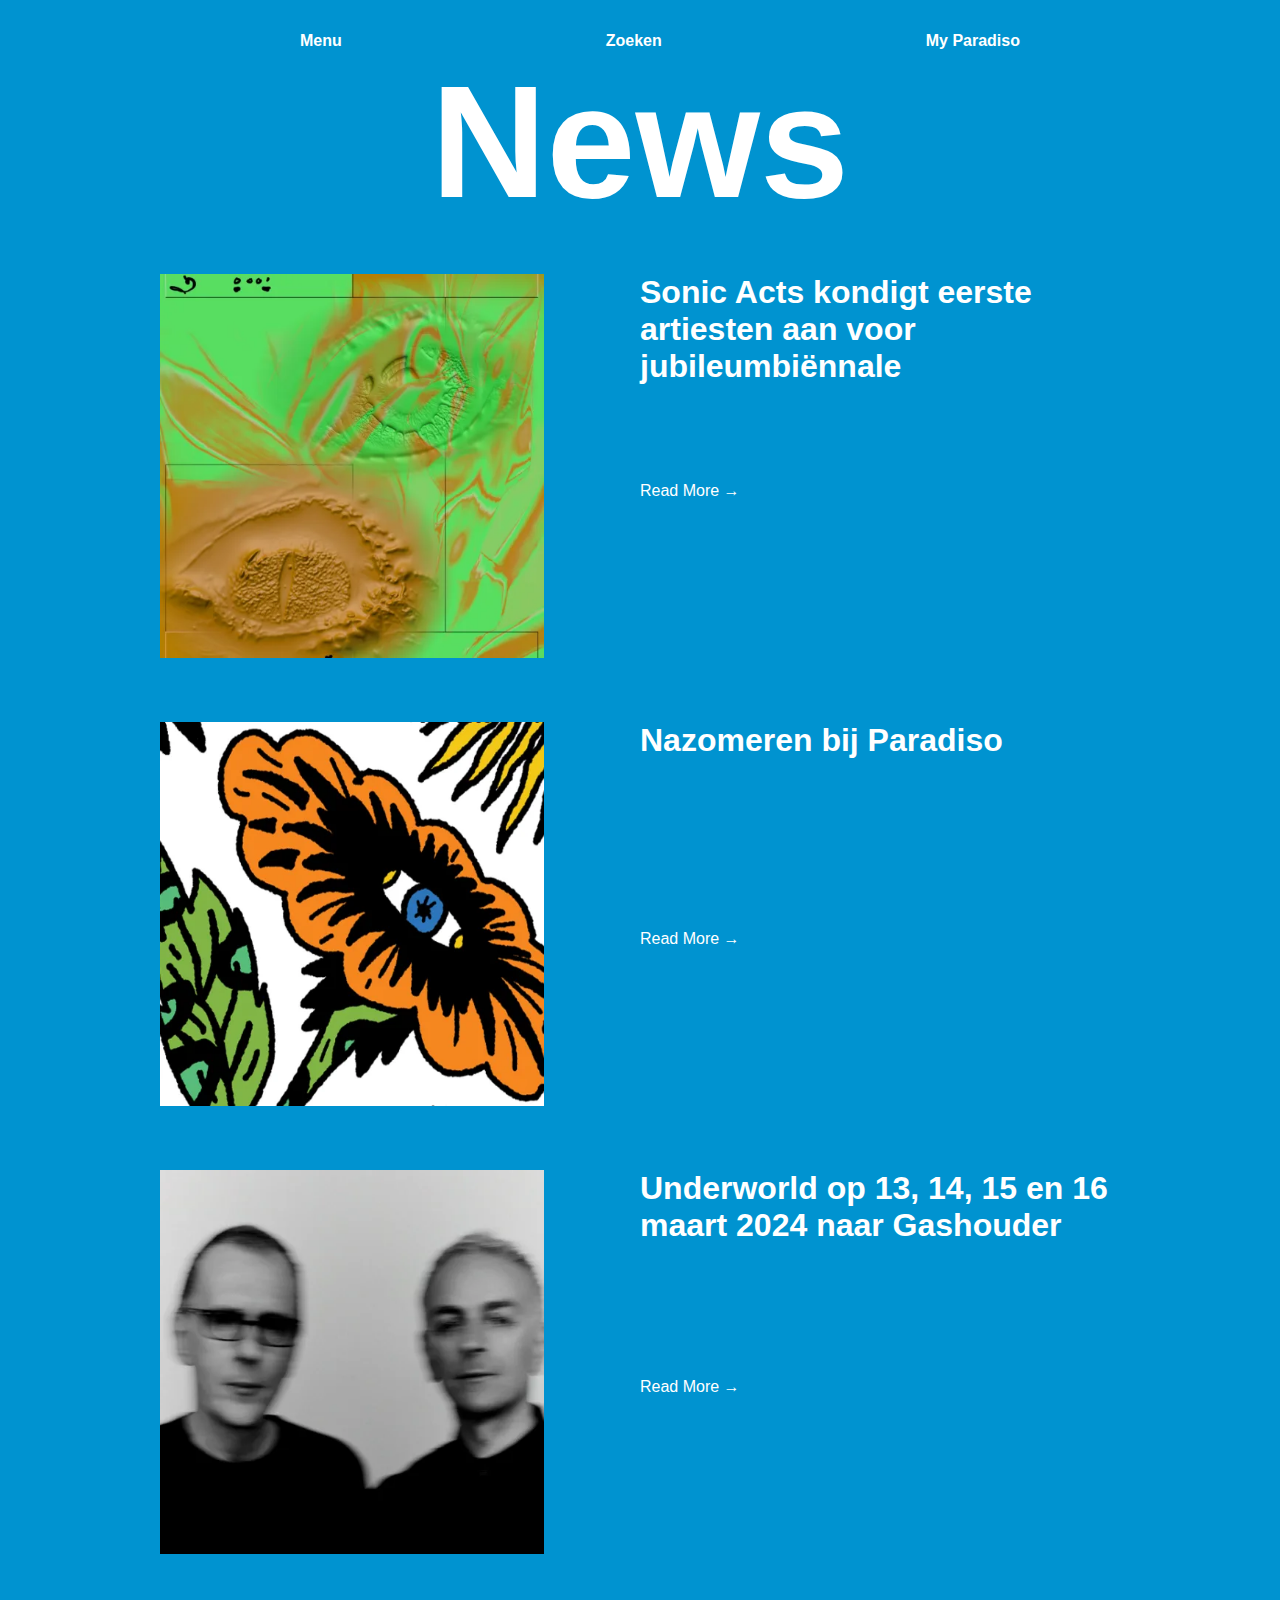
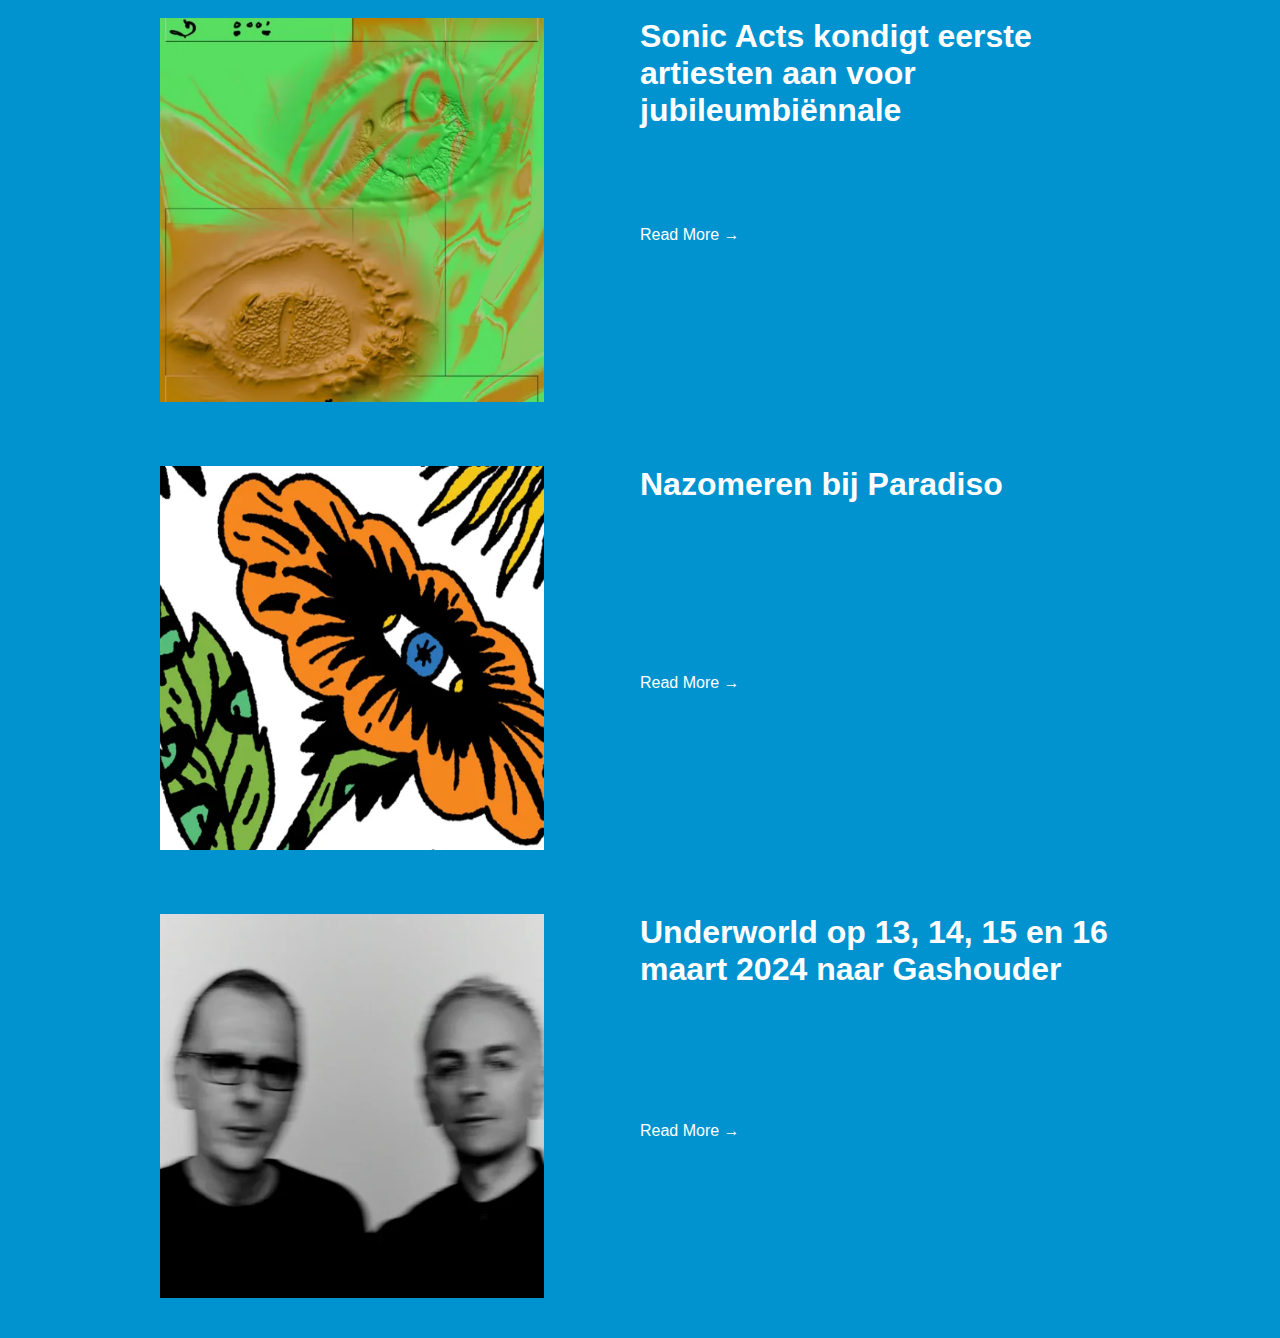
==== news.html @ ca976063 "Add files via upload" ====
<!DOCTYPE html>
<html lang="nl">

<head>
    <meta charset="UTF-8">
    <meta name="author" content="jouw naam">
    <meta name="viewport" content="width=device-width, initial-scale=1">

    <title>Paradiso News</title>

    <link href="styles/style.css" rel="stylesheet">
    <link rel="icon" type="image/svg+xml" href="images/favicon.svg">
</head>

<body>
    <nav>
        <ul>
            <li>Menu</li>
            <li>Zoeken</li>
            <li>My Paradiso</li>
        </ul>
    </nav>
    <section>
        <h1>News</h1>
    </section>
    <article>
        <img src="images/artikel1.png" alt="Sonic Arts foto">
        <h3>Sonic Acts kondigt eerste artiesten aan voor jubileumbiënnale</h3>
        <p>Read More →</p>
    </article>
    <article>
        <img src="images/artikel 2.png" alt="Foto van een bloem">
        <h3>Nazomeren bij Paradiso</h3>
        <p>Read More →</p>
    </article>
    <article>
        <img src="images/artikel3.png" alt="Foto van Underworld">
        <h3>Underworld op 13, 14, 15 en 16 maart 2024 naar Gashouder</h3>
        <p>Read More →</p>
    </article>
    <article>
        <img src="images/artikel1.png" alt="Sonic Arts foto">
        <h3>Sonic Acts kondigt eerste artiesten aan voor jubileumbiënnale</h3>
        <p>Read More →</p>
    </article>
    <article>
        <img src="images/artikel 2.png" alt="Foto van een bloem">
        <h3>Nazomeren bij Paradiso</h3>
        <p>Read More →</p>
    </article>
    <article>
        <img src="images/artikel3.png" alt="Foto van Underworld">
        <h3>Underworld op 13, 14, 15 en 16 maart 2024 naar Gashouder</h3>
        <p>Read More →</p>
    </article>

    <script defer src="scripts/script.js"></script>
</body>

</html>
---- styles/style.css ----
/**************/
/* CSS REMEDY */
/**************/
*, *::after, *::before {
  box-sizing:border-box;  
}






/*********************/
/* CUSTOM PROPERTIES */
/*********************/
:root {
	/* startje */
	--color-text:white;
	--color-background:#0093D0;
	--button-color: #0484ba;
	--button-hover: #0b6b95;
	--concert-info: #99d4ec;
}





/****************/
/* JOUW STYLING */
/****************/

body {
	background-color: var(--color-background);
	color: var(--color-text);
	font-family: Arial, Helvetica, sans-serif;
	font-weight: 400;
	width: 64em;
	margin-left: auto;
	margin-right: auto;
}

ul {
	list-style: none;
}

nav ul {
	display: flex;
	justify-content: space-around;
	padding-bottom: 3em;
	padding-top: 1em;
}

nav ul li {
	font-weight: 600;
}

section:nth-of-type(1) {
	padding-top: 3em;
	margin-left: auto;
	margin-right: auto;
	justify-items: center;

	

	/* grid-template-columns:2fr 1fr 1fr;
	grid-template-rows: 1fr 1fr; */
}

section:nth-of-type(1) h1 {
	font-size: 10em ;
	position: absolute;
	overflow: none;
	margin-top: 0;
	z-index: 2;
	top: -0.4em;

}

section:nth-of-type(1) a {
	position: relative;
	color: var(--color-text);
	font-family: Arial, Helvetica, sans-serif;
	font-weight: 400;
	display: grid;
	/* grid-template-columns:repeat(auto-fit, minmax(min(100%, 16em), 1fr)); */
	
}

section:nth-of-type(1) a h4 {
	margin: 0;
	position: absolute;
	left: 1em;
	top: 80%;
	font-size: 3em;

}

section:nth-of-type(1) a p {
	margin: 0;
	position: absolute;
	left: 1.5em;
	top: 87%;
	font-size: 2em;
	font-weight: 100;

}


section:nth-of-type(1) {
	display: grid;
	position: relative;
}



section:nth-of-type(1) ul {
	font-size: 1.6em ;
	position: absolute;
	bottom: 0em;

}


section:nth-of-type(2) {
	display: grid;
	grid-template-columns: 1fr 1fr;
	
}



section:nth-of-type(2) h3 {
	grid-column-start:1;
	grid-column-end:-1;
	
}

section:nth-of-type(2) ul li h3 {
	margin: 0;
	position: absolute;
	left: 1em;
	top: 80%;
	font-size: 2em;

}

section:nth-of-type(2) ul li p {
	margin: 0;
	position: absolute;
	left: 2em;
	top: 87%;
	font-size: 1em;
	font-weight: 100;

}

section:nth-of-type(2) ul li p:nth-of-type(2) {
	margin: 0;
	position: absolute;
	left: 2em;
	top: 90%;
	font-size: 1em;
	font-weight: 100;

}

section:nth-of-type(2) ul li {
	position: relative;
	
}


section:nth-of-type(2) li h3 {
	position: absolute;
	bottom:1em; 
	overflow: none;

}

button {
	background-color: var(--button-color);
	color: var(--color-text);
	font-family: Arial, Helvetica, sans-serif;
	font-weight: 600;
	font-size: 1em 	;
	border: none;
	text-align: center;
	text-decoration: none;
	padding: 1em;
}

button:hover {
	background-color: var(--button-hover);
	transition: 0.5s;
}

button:active {
	background-color: var(--button-hover);
}

section:nth-of-type(4) h3 {
	font-size: 2em;
	font-weight: 700;
	margin: 0;
}

section:nth-of-type(4) li {
	padding-bottom: 1em; 
	display: grid;
}

section:nth-of-type(4) h5 {
	font-size: 1em;
	font-weight: 700;
	margin: 0;
	
}

section:nth-of-type(4) p {
	font-size: 1em;
	margin: 0;
	color: var(--concert-info);
}

section:nth-of-type(4) p:nth-last-of-type(2) {
	font-size: 1em;
	margin: 0;
	color: var(--concert-info);
}


article {
	display: grid;
	grid-template-columns: 1fr 1fr;
	grid-template-rows: 12em 12em ;
	padding: 2em;
    align-items: stretch;
}

article img {
	width: 24em;
	grid-row:1/-1;
}

article h3 {
	font-size: 2em;
	margin: 0;
}

article p {
	text-align: left;
}

article:nth-of-type(1) {
	margin-top: 5em;
}
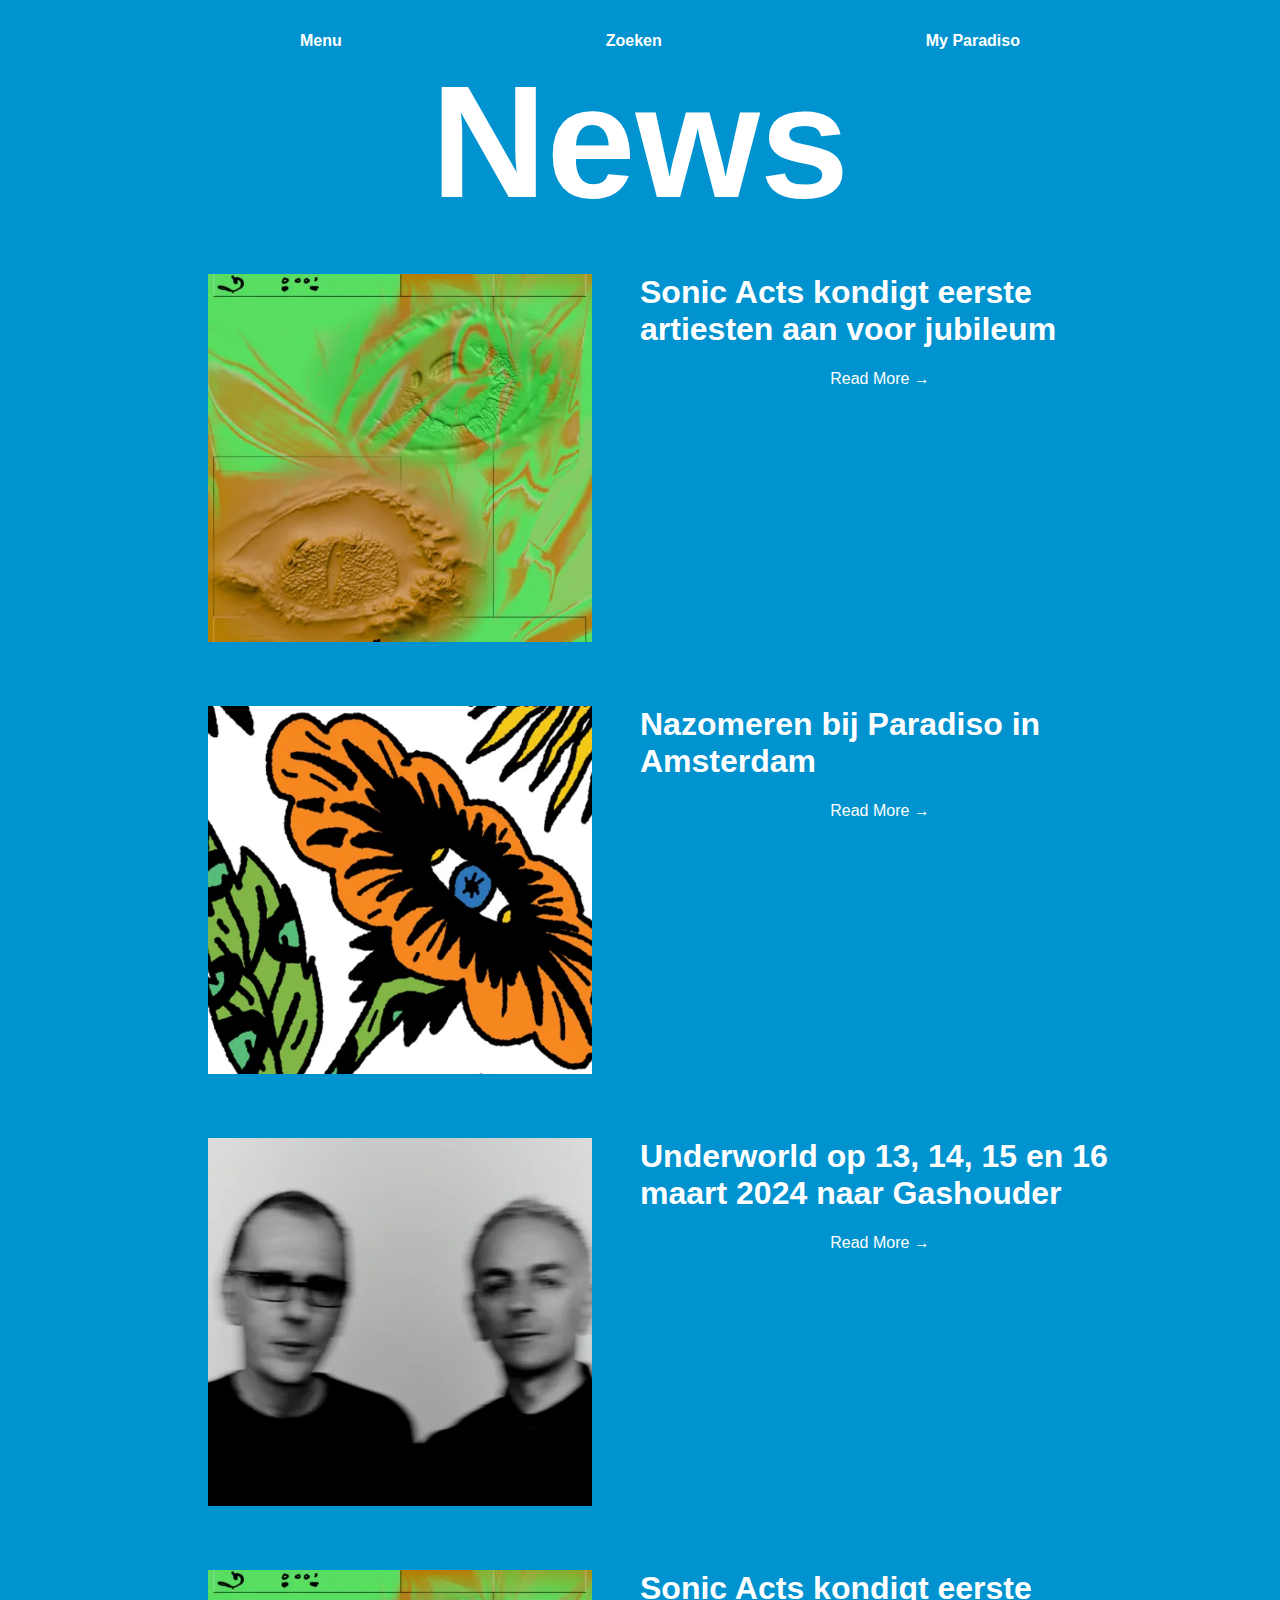
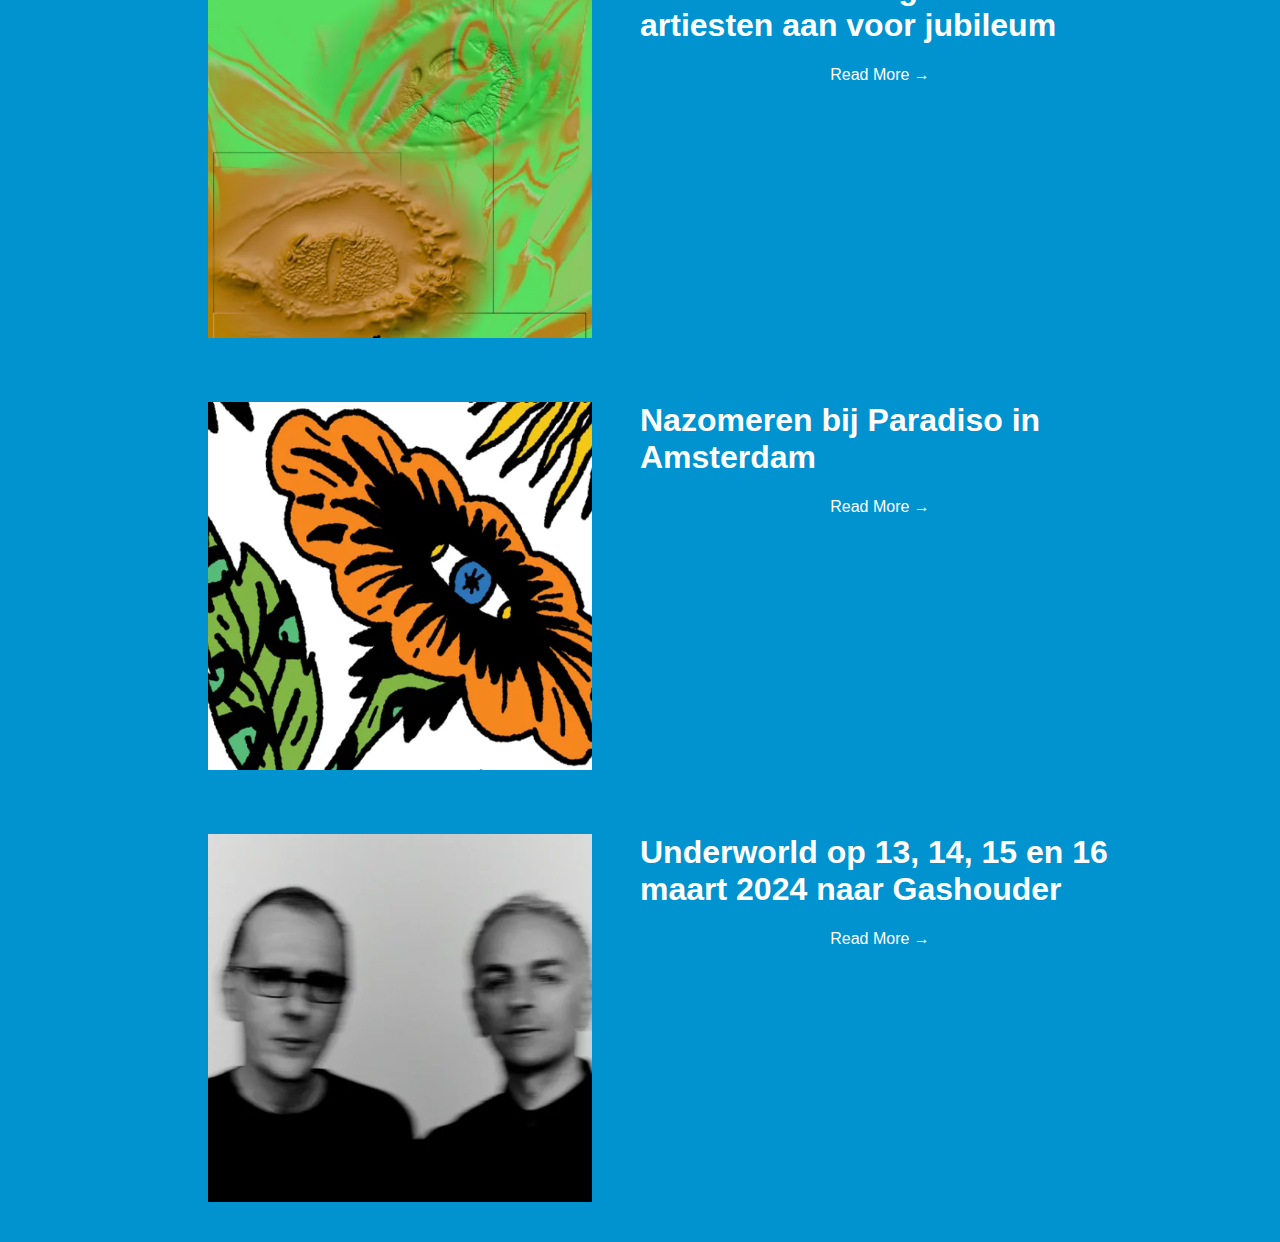
==== commit a4653f12: "Add files via upload" ====
--- a/news.html
+++ b/news.html
@@ -25,12 +25,12 @@
     </section>
     <article>
         <img src="images/artikel1.png" alt="Sonic Arts foto">
-        <h3>Sonic Acts kondigt eerste artiesten aan voor jubileumbiënnale</h3>
+        <h3>Sonic Acts kondigt eerste artiesten aan voor jubileum</h3>
         <p>Read More →</p>
     </article>
     <article>
         <img src="images/artikel 2.png" alt="Foto van een bloem">
-        <h3>Nazomeren bij Paradiso</h3>
+        <h3>Nazomeren bij Paradiso in Amsterdam</h3>
         <p>Read More →</p>
     </article>
     <article>
@@ -40,12 +40,12 @@
     </article>
     <article>
         <img src="images/artikel1.png" alt="Sonic Arts foto">
-        <h3>Sonic Acts kondigt eerste artiesten aan voor jubileumbiënnale</h3>
+        <h3>Sonic Acts kondigt eerste artiesten aan voor jubileum</h3>
         <p>Read More →</p>
     </article>
     <article>
         <img src="images/artikel 2.png" alt="Foto van een bloem">
-        <h3>Nazomeren bij Paradiso</h3>
+        <h3>Nazomeren bij Paradiso in Amsterdam</h3>
         <p>Read More →</p>
     </article>
     <article>
--- a/styles/style.css
+++ b/styles/style.css
@@ -47,6 +47,12 @@
 	list-style: none;
 }
 
+h1 {
+	font-size: 10em ;
+	overflow: none;
+	margin: 0;
+}
+
 nav ul {
 	display: flex;
 	justify-content: space-around;
@@ -119,7 +125,6 @@
 
 section:nth-of-type(1) ul {
 	font-size: 1.6em ;
-	position: absolute;
 	bottom: 0em;
 
 }
@@ -128,6 +133,8 @@
 section:nth-of-type(2) {
 	display: grid;
 	grid-template-columns: 1fr 1fr;
+	overflow: hidden;
+
 	
 }
 
@@ -145,6 +152,19 @@
 	left: 1em;
 	top: 80%;
 	font-size: 2em;
+
+}
+
+
+section:nth-of-type(2) ul {
+	display: grid; 
+	gap: 1em;
+	grid-template-columns: 1fr 1fr;
+
+}
+
+section:nth-of-type(2) ul li:nth-of-type(2) {
+	grid-column: 2;
 
 }
 
@@ -236,9 +256,10 @@
 article {
 	display: grid;
 	grid-template-columns: 1fr 1fr;
-	grid-template-rows: 12em 12em ;
+	grid-template-rows: 5em 18em ;
 	padding: 2em;
     align-items: stretch;
+	justify-items: center;
 }
 
 article img {
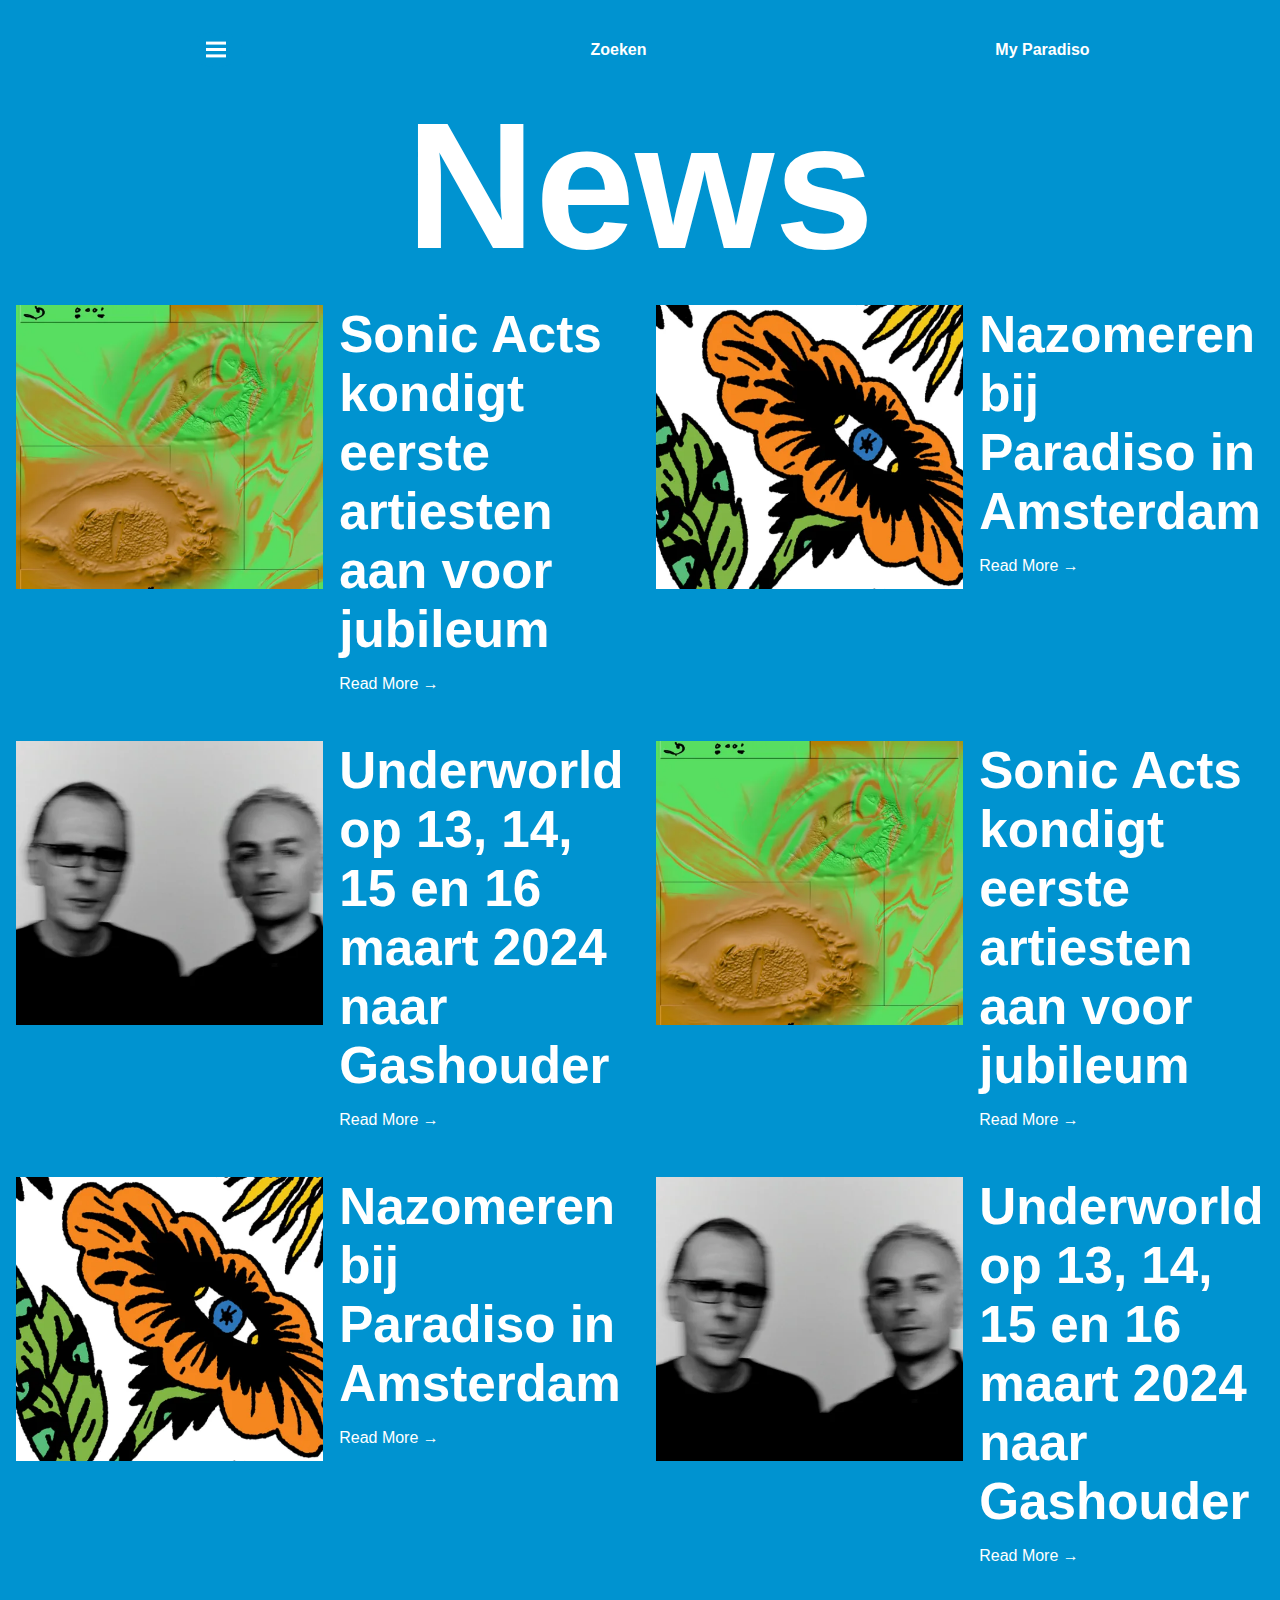
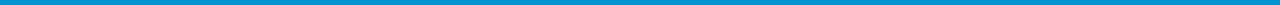
==== commit a54a5eac: "Add files via upload" ====
--- a/news.html
+++ b/news.html
@@ -12,48 +12,67 @@
     <link rel="icon" type="image/svg+xml" href="images/favicon.svg">
 </head>
 
-<body>
+<body class="news">
     <nav>
         <ul>
-            <li>Menu</li>
+            <li aria-label="de 3 spans graal">
+                <button aria-label="menu" aria-expanded="false">
+                  <span></span>
+                  <span></span>
+                  <span></span>
+                </button> 
+          </li>
             <li>Zoeken</li>
             <li>My Paradiso</li>
         </ul>
     </nav>
+    <main>
     <section>
         <h1>News</h1>
     </section>
     <article>
-        <img src="images/artikel1.png" alt="Sonic Arts foto">
-        <h3>Sonic Acts kondigt eerste artiesten aan voor jubileum</h3>
-        <p>Read More →</p>
+        <ul>
+            <li><img src="images/artikel1.png" alt="Sonic Arts foto"></li>
+            <li><a href="news.html" ><h3>Sonic Acts kondigt eerste artiesten aan voor jubileum</h3>
+            <p>Read More →</p></a></li>
+        </ul>
     </article>
     <article>
-        <img src="images/artikel 2.png" alt="Foto van een bloem">
-        <h3>Nazomeren bij Paradiso in Amsterdam</h3>
-        <p>Read More →</p>
+        <ul>
+        <li><img src="images/artikel 2.png" alt="Foto van een bloem"></li>
+       <li> <a href="news.html" > <h3>Nazomeren bij Paradiso in Amsterdam</h3>
+        <p>Read More →</p></a></li>
+        </ul>
     </article>
     <article>
-        <img src="images/artikel3.png" alt="Foto van Underworld">
-        <h3>Underworld op 13, 14, 15 en 16 maart 2024 naar Gashouder</h3>
-        <p>Read More →</p>
+        <ul>
+        <li><img src="images/artikel3.png" alt="Foto van Underworld"></li>
+        <li><a href="news.html" ><h3>Underworld op 13, 14, 15 en 16 maart 2024 naar Gashouder</h3>
+        <p>Read More →</p></a></li>
+        </ul>
     </article>
     <article>
-        <img src="images/artikel1.png" alt="Sonic Arts foto">
-        <h3>Sonic Acts kondigt eerste artiesten aan voor jubileum</h3>
-        <p>Read More →</p>
+        <ul>
+            <li><img src="images/artikel1.png" alt="Sonic Arts foto"></li>
+            <li><a href="news.html" ><h3>Sonic Acts kondigt eerste artiesten aan voor jubileum</h3>
+            <p>Read More →</p></a></li>
+        </ul>
     </article>
     <article>
-        <img src="images/artikel 2.png" alt="Foto van een bloem">
-        <h3>Nazomeren bij Paradiso in Amsterdam</h3>
-        <p>Read More →</p>
+        <ul>
+        <li><img src="images/artikel 2.png" alt="Foto van een bloem"></li>
+       <li> <a href="news.html" > <h3>Nazomeren bij Paradiso in Amsterdam</h3>
+        <p>Read More →</p></a></li>
+        </ul>
     </article>
     <article>
-        <img src="images/artikel3.png" alt="Foto van Underworld">
-        <h3>Underworld op 13, 14, 15 en 16 maart 2024 naar Gashouder</h3>
-        <p>Read More →</p>
+        <ul>
+        <li><img src="images/artikel3.png" alt="Foto van Underworld"></li>
+        <li><a href="news.html" ><h3>Underworld op 13, 14, 15 en 16 maart 2024 naar Gashouder</h3>
+        <p>Read More →</p></a></li>
+        </ul>
     </article>
-
+</main>
     <script defer src="scripts/script.js"></script>
 </body>
 
--- a/styles/style.css
+++ b/styles/style.css
@@ -1,4 +1,15 @@
-
+@keyframes slideIn {
+	from {
+	  transform: translateY(-100%);
+	}
+	to {
+	  transform: translateY(0);
+	}
+  }
+
+  .animate {
+	animation: slideIn 0.5s ease-in-out;
+  }
 
 
 /**************/
@@ -22,7 +33,8 @@
 	--color-background:#0093D0;
 	--button-color: #0484ba;
 	--button-hover: #0b6b95;
-	--concert-info: #99d4ec;
+	--concert-info: white;
+	--text-outline: #0b6b95;
 }
 
 
@@ -38,77 +50,116 @@
 	color: var(--color-text);
 	font-family: Arial, Helvetica, sans-serif;
 	font-weight: 400;
-	width: 64em;
+	width: 100%;
 	margin-left: auto;
 	margin-right: auto;
 }
 
+
 ul {
 	list-style: none;
+	padding-right: 1em;
+	padding-left: 1em;
+
 }
 
 h1 {
-	font-size: 10em ;
-	overflow: none;
-	margin: 0;
-}
+	font-size: 10vw ;
+	margin: 0;
+	text-align: center;
+}
+
+
+nav li:nth-of-type(1) button {
+	display:grid;
+	place-items:center;
+	border-radius:50%;
+  }
+  
+  nav li:nth-of-type(1) button span {
+	grid-row-start:1;
+	grid-column-start:1;
+	width:1.2em;
+	height:.2em;
+	background-color:var(--color-text);
+	transition-duration:.5s;
+  }
+
+  nav li:nth-of-type(1) button span:nth-of-type(1) {
+	transform:translateY(-.4em);
+  }
+  
+  nav li:nth-of-type(1) button span:nth-of-type(3) {
+	transform:translateY(.4em);
+  }
+  
+
+  nav li:nth-of-type(1) button[aria-expanded="true"] span:nth-of-type(1) {
+	transform:rotate(45deg) scalex(1.25);
+  }
+  
+
+  nav li:nth-of-type(1) button[aria-expanded="true"] span:nth-of-type(2) {
+	opacity:0;
+  }
+  
+  nav li:nth-of-type(1) button[aria-expanded="true"] span:nth-of-type(3) {
+	transform:rotate(-45deg) scalex(1.25);
+  }
+  
 
 nav ul {
 	display: flex;
 	justify-content: space-around;
-	padding-bottom: 3em;
 	padding-top: 1em;
 }
 
 nav ul li {
 	font-weight: 600;
+	display: flex;
+    flex-direction: column-reverse;
+    justify-content: center;
+}
+
+nav button {
+	background-color: var(--color-background);
 }
 
 section:nth-of-type(1) {
-	padding-top: 3em;
 	margin-left: auto;
 	margin-right: auto;
 	justify-items: center;
-
-	
-
-	/* grid-template-columns:2fr 1fr 1fr;
-	grid-template-rows: 1fr 1fr; */
-}
-
-section:nth-of-type(1) h1 {
-	font-size: 10em ;
-	position: absolute;
-	overflow: none;
-	margin-top: 0;
-	z-index: 2;
-	top: -0.4em;
-
-}
-
-section:nth-of-type(1) a {
+}
+
+
+section:nth-of-type(1) ul a {
 	position: relative;
 	color: var(--color-text);
 	font-family: Arial, Helvetica, sans-serif;
 	font-weight: 400;
 	display: grid;
-	/* grid-template-columns:repeat(auto-fit, minmax(min(100%, 16em), 1fr)); */
-	
-}
-
-section:nth-of-type(1) a h4 {
+	
+}
+
+section:nth-of-type(1) ul a h4 {
+	background-color: var(--text-outline);
+	padding: 0.3em;
+	border-radius: 1em 1em 1em 0em;
 	margin: 0;
 	position: absolute;
 	left: 1em;
-	top: 80%;
-	font-size: 3em;
-
-}
-
-section:nth-of-type(1) a p {
+	top: 77%;
+	font-size: 2em;
+
+}
+
+section:nth-of-type(1) ul a p {
+	background-color: var(--text-outline);
+	border-radius: 0em 1em 1em 1em;
+	padding: 0.3em;
 	margin: 0;
 	position: absolute;
-	left: 1.5em;
+	left: 1em;
 	top: 87%;
 	font-size: 2em;
 	font-weight: 100;
@@ -119,34 +170,140 @@
 section:nth-of-type(1) {
 	display: grid;
 	position: relative;
-}
-
-
+	overflow: scroll;
+	
+}
+
+section:first-of-type::-webkit-scrollbar {
+	width: 1em;
+ }
+
+ section:first-of-type::-webkit-scrollbar-track {
+   background-color: var(--button-hover);
+}
+
+section:first-of-type::-webkit-scrollbar-thumb {
+   background-color: var(--color-text);
+   border-radius: 1em;
+}
+
+section:first-of-type::-webkit-scrollbar-corner {
+   background-color: var(--color-background);
+}
+
+@media screen and (min-width: 64em) {
+
+   section:first-of-type::-webkit-scrollbar-track {
+	   background-color: var(--color-background);
+	}
+}
+
+/* section:nth-of-type(1)::-webkit-scrollbar {
+	
+  } */
 
 section:nth-of-type(1) ul {
+	display: grid;
+	grid-template-columns: 1fr 1fr 1fr 1fr 1fr;
+
+}
+
+section:nth-of-type(1) ul li {
 	font-size: 1.6em ;
-	bottom: 0em;
-
-}
-
-
-section:nth-of-type(2) {
-	display: grid;
-	grid-template-columns: 1fr 1fr;
-	overflow: hidden;
-
-	
-}
-
-
-
-section:nth-of-type(2) h3 {
+	padding: 0.2em;
+}
+
+@media screen and (min-width: 64em) {
+
+	section:nth-of-type(1) ul {
+		display: grid;
+		grid-template-columns: repeat(6, 1fr);
+		grid-template-rows: 1fr 1fr ;
+		gap: 0em;
+		max-width: 60em;
+	
+	}
+section:nth-of-type(1) li a img {
+	width: 100%;
+	height: 100%;
+
+
+}
+
+section:nth-of-type(1) li:first-of-type {
+	grid-column: 1 / 5;
+	grid-row: span 2;
+}
+
+section:nth-of-type(1) li:nth-of-type(2) {
+	grid-column: 5 / -1;
+}
+
+section:nth-of-type(1) li:nth-of-type(3) {
+	grid-column: 1 / 3;
+}
+
+section:nth-of-type(1) li:nth-of-type(4) {
+	grid-column: 3 / 5;
+}
+
+section:nth-of-type(1) li:nth-of-type(5) {
+	grid-column: 5 / 7;
+	grid-row: 2 / 4;
+	display: flex;
+
+}
+
+
+
+section:nth-of-type(1) ul li:first-of-type h4 {
+	font-size: 2em;
+	padding: 0.4em;
+}
+
+section:nth-of-type(1) ul li:first-of-type p{
+	font-size: 1.5em;
+	padding: 0.3em;
+	left: 1.3em;
+}
+
+section:nth-of-type(1) ul a h4 {
+	font-size: 0.8em;
+	padding: 0.5em;
+}
+
+section:nth-of-type(1) ul a p {
+	font-size: 0.8em;
+}
+
+section:nth-of-type(1) ul li:last-of-type h4 {
+	font-size: 2em;
+	padding: 0.4em;
+}
+
+section:nth-of-type(1) ul li:last-of-type p{
+	font-size: 1.5em;
+	padding: 0.3em;
+	left: 1.3em;
+}
+
+}
+
+
+
+section:nth-of-type(2) h3:first-child {
 	grid-column-start:1;
 	grid-column-end:-1;
+	padding-left: 1em;
+	font-size: 4vw;
+	margin-bottom: 0;
 	
 }
 
 section:nth-of-type(2) ul li h3 {
+	background-color: var(--text-outline);
+	border-radius: 1em;
+	padding: 0.5em;
 	margin: 0;
 	position: absolute;
 	left: 1em;
@@ -160,12 +317,36 @@
 	display: grid; 
 	gap: 1em;
 	grid-template-columns: 1fr 1fr;
-
-}
+	overflow: scroll;
+
+}
+
+section:nth-of-type(2) ul::-webkit-scrollbar {
+	 width: 1em;
+  }
+
+  section:nth-of-type(2) ul::-webkit-scrollbar-track {
+	background-color: var(--button-hover);
+ }
+
+ section:nth-of-type(2) ul::-webkit-scrollbar-thumb {
+	background-color: var(--color-text);
+	border-radius: 1em;
+ }
+
+ section:nth-of-type(2) ul::-webkit-scrollbar-corner {
+	background-color: var(--color-background);
+ }
+
+ @media screen and (min-width: 64em) {
+
+	section:nth-of-type(2) ul::-webkit-scrollbar-track {
+		background-color: var(--color-background);
+	 }
+ }
 
 section:nth-of-type(2) ul li:nth-of-type(2) {
 	grid-column: 2;
-
 }
 
 section:nth-of-type(2) ul li p {
@@ -175,6 +356,7 @@
 	top: 87%;
 	font-size: 1em;
 	font-weight: 100;
+	padding: 0.6em;
 
 }
 
@@ -199,6 +381,47 @@
 	bottom:1em; 
 	overflow: none;
 
+}
+
+@media screen and (min-width: 64em) { 
+
+	section:nth-of-type(2) ul{
+		display: flex;
+	}
+
+	section:nth-of-type(2) ul img{
+		width: 100%;
+	}
+
+	section:nth-of-type(2) ul li{
+		width: 20em;
+	}
+
+	section:nth-of-type(2) ul li h3 {
+		top: 68%;
+		font-size: 1.5em;
+		padding-bottom: 0.7em;
+	}
+
+	section:nth-of-type(2) ul li p {
+		left: 1.8em;
+		top: 77%;
+		font-size: 1em;
+	
+	}
+
+	section:nth-of-type(2) ul li p:nth-of-type(2) {
+		left: 1.8em;
+		top: 82%;
+	
+	}
+
+}
+
+section:nth-of-type(3) {
+	display: flex;
+	justify-content: space-around;
+	margin: auto;
 }
 
 button {
@@ -211,6 +434,7 @@
 	text-align: center;
 	text-decoration: none;
 	padding: 1em;
+	
 }
 
 button:hover {
@@ -231,12 +455,19 @@
 section:nth-of-type(4) li {
 	padding-bottom: 1em; 
 	display: grid;
+	grid-template-columns: 2fr 1fr;
+	padding-top: 1em;
+}
+
+section:nth-of-type(4) ul li:not(:first-of-type):not(:last-of-type) {
+    border-bottom: 1px solid white;
 }
 
 section:nth-of-type(4) h5 {
-	font-size: 1em;
+	font-size: 1.2em;
 	font-weight: 700;
 	margin: 0;
+	padding-bottom: 0.3em;
 	
 }
 
@@ -244,38 +475,113 @@
 	font-size: 1em;
 	margin: 0;
 	color: var(--concert-info);
-}
-
-section:nth-of-type(4) p:nth-last-of-type(2) {
+	position: relative;
+}
+
+section:nth-of-type(4) p:first-of-type {
 	font-size: 1em;
 	margin: 0;
 	color: var(--concert-info);
-}
-
-
-article {
+	justify-content: right;
+    display: grid;
+}
+
+@media screen and (min-width: 64em) { 
+
+	section:last-of-type ul{ 
+		display: grid;
+		margin: auto;
+		grid-template-columns: 20vw 1fr;
+		grid-template-rows: 4em 4em 4em;
+		max-width: 80em;
+	}
+
+	section:last-of-type ul li:first-of-type{ 
+		grid-row: 1 / -1;
+	}
+
+	section:nth-of-type(4) li:first-of-type {
+		grid-template-columns: 2fr;
+		justify-items: end;
+		padding-right: 2em;
+	}
+
+
+}
+
+
+.news article ul {
 	display: grid;
 	grid-template-columns: 1fr 1fr;
-	grid-template-rows: 5em 18em ;
-	padding: 2em;
-    align-items: stretch;
+	grid-template-rows: 1fr;
 	justify-items: center;
-}
-
-article img {
-	width: 24em;
-	grid-row:1/-1;
-}
-
-article h3 {
-	font-size: 2em;
-	margin: 0;
-}
-
-article p {
+	gap: 1em;
+
+}
+
+.news main {
+	display: grid;
+}
+
+.news section {
+	display: block;
+	overflow: auto;
+}
+
+.news section h1 {
+	font-size: 14vw;
+}
+
+.news article img {
+	max-width: 24vw;
+}
+
+.news article h3 {
+	font-size: 4vw;
+	margin: 0;
+	color: var(--color-text);
+}
+
+.news article p {
 	text-align: left;
-}
-
-article:nth-of-type(1) {
-	margin-top: 5em;
+	color: var(--color-text);
+}
+
+.news article a {
+	text-decoration: none;
+	
+}
+
+
+
+@media screen and (min-width: 32em) { 
+
+	.news main {
+		display: grid;
+		grid-template-columns: 1fr 1fr ;
+		
+	}
+
+	.news main section {
+		grid-column: 1 / -1;
+	}
+
+}
+
+
+@media screen and (min-width: 64em) { 
+
+	.news main {
+		display: grid;
+		grid-template-columns: minmax(1fr 1fr) ;
+
+	}
+
+	.news main section {
+		grid-column: 1 / -1;
+	}
+
+	.news article:first-of-type {
+		margin: 0;
+	}
 }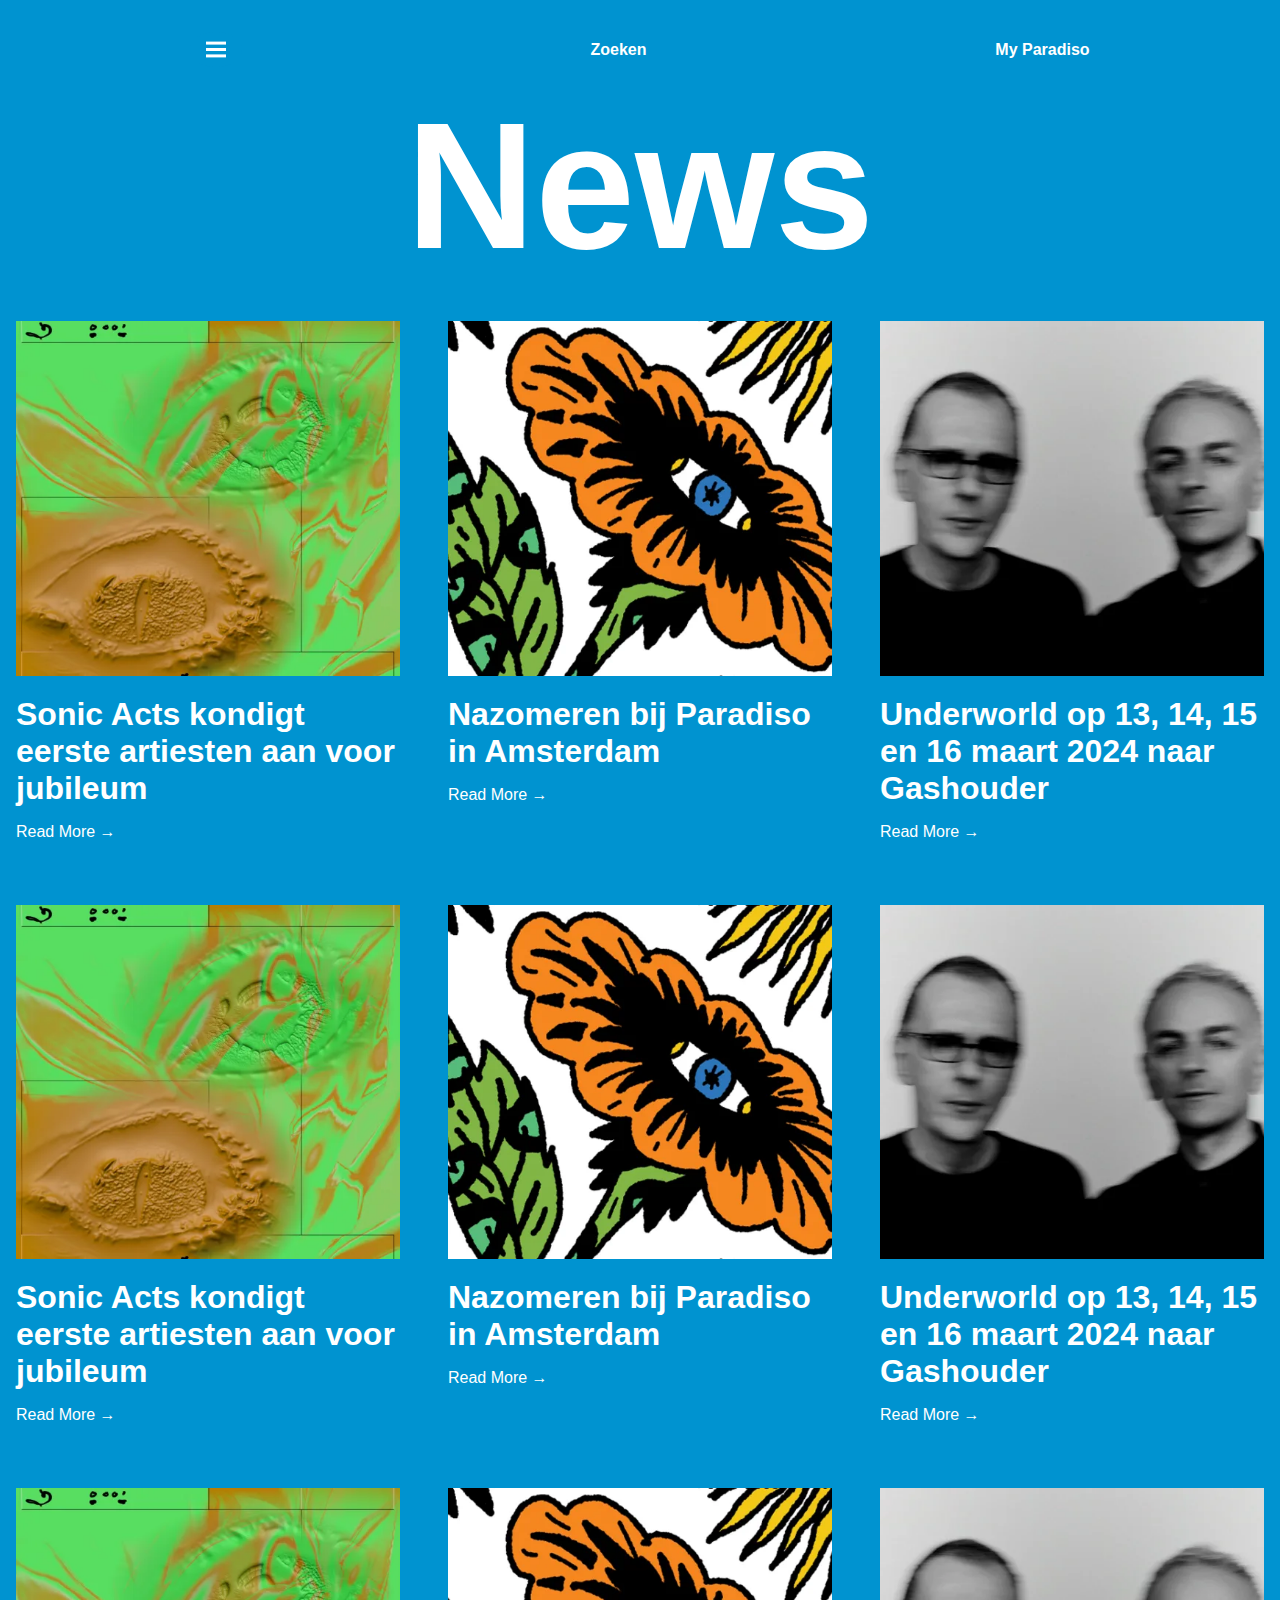
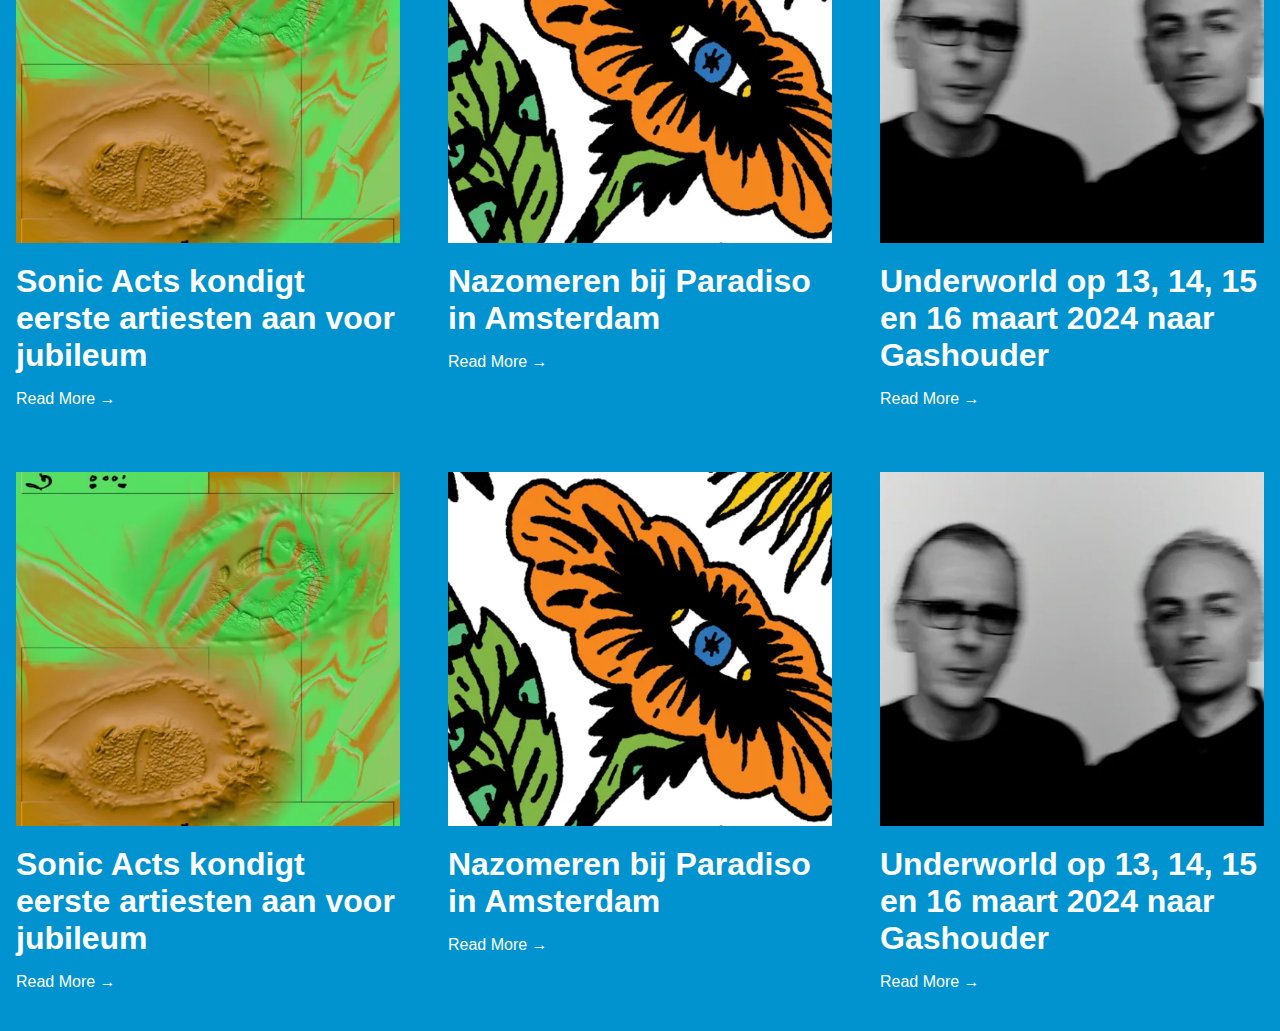
==== commit 6db5dcd6: "Add files via upload" ====
--- a/news.html
+++ b/news.html
@@ -26,10 +26,75 @@
             <li>My Paradiso</li>
         </ul>
     </nav>
+    <nav>
+		<ul>
+			<li> <a href="index.html">What's on</a></li>
+			<li><a href="news.html">News</a></li>
+			<li><a href="index.html">My Tickets</a></li>
+			<li><a href="index.html">Visit</a></li>
+		</ul>
+		<ul>
+			<li><a href="index.html">About us</a></li>
+			<li><a href="index.html">Membership</a></li>
+			<li><a href="index.html">Webshop</a></li>
+			<li><a href="index.html">Support us</a></li>
+			<li><a href="index.html">Working at Paradiso</a></li>
+		</ul>
+		<ul>
+			<li><a href="index.html"><img src="./images/artikel1.png" alt="foto van een kunstwerk"><p>Bassline</p></a></li>
+			<li><a href="index.html"><img src="./images/artikel1.png" alt="foto van een kunstwerk"><p>Club Paradiso</p></a></li>
+		</ul>
+		<ul>
+			<li><a href="index.html"> <img src="./images/artikel1.png" alt="foto van een kunstwerk"><p>Indiestad</p></a></li>
+			<li><a href="index.html"><img src="./images/artikel1.png" alt="foto van een kunstwerk"><p>Sugar Mountain</p></a></li>
+		</ul>
+	</nav>
     <main>
     <section>
         <h1>News</h1>
     </section>
+    <article>
+        <ul>
+            <li><img src="images/artikel1.png" alt="Sonic Arts foto"></li>
+            <li><a href="news.html" ><h3>Sonic Acts kondigt eerste artiesten aan voor jubileum</h3>
+            <p>Read More →</p></a></li>
+        </ul>
+    </article>
+    <article>
+        <ul>
+        <li><img src="images/artikel 2.png" alt="Foto van een bloem"></li>
+       <li> <a href="news.html" > <h3>Nazomeren bij Paradiso in Amsterdam</h3>
+        <p>Read More →</p></a></li>
+        </ul>
+    </article>
+    <article>
+        <ul>
+        <li><img src="images/artikel3.png" alt="Foto van Underworld"></li>
+        <li><a href="news.html" ><h3>Underworld op 13, 14, 15 en 16 maart 2024 naar Gashouder</h3>
+        <p>Read More →</p></a></li>
+        </ul>
+    </article>
+    <article>
+        <ul>
+            <li><img src="images/artikel1.png" alt="Sonic Arts foto"></li>
+            <li><a href="news.html" ><h3>Sonic Acts kondigt eerste artiesten aan voor jubileum</h3>
+            <p>Read More →</p></a></li>
+        </ul>
+    </article>
+    <article>
+        <ul>
+        <li><img src="images/artikel 2.png" alt="Foto van een bloem"></li>
+       <li> <a href="news.html" > <h3>Nazomeren bij Paradiso in Amsterdam</h3>
+        <p>Read More →</p></a></li>
+        </ul>
+    </article>
+    <article>
+        <ul>
+        <li><img src="images/artikel3.png" alt="Foto van Underworld"></li>
+        <li><a href="news.html" ><h3>Underworld op 13, 14, 15 en 16 maart 2024 naar Gashouder</h3>
+        <p>Read More →</p></a></li>
+        </ul>
+    </article>
     <article>
         <ul>
             <li><img src="images/artikel1.png" alt="Sonic Arts foto"></li>
--- a/styles/style.css
+++ b/styles/style.css
@@ -35,6 +35,7 @@
 	--button-hover: #0b6b95;
 	--concert-info: white;
 	--text-outline: #0b6b95;
+	--nav-text: black;
 }
 
 
@@ -69,14 +70,25 @@
 	text-align: center;
 }
 
+a:focus {
+	outline: 0.2em var(--color-text) solid ;
+}
+
+
+
+
+/* stijling van de navigatie */
 
 nav li:nth-of-type(1) button {
 	display:grid;
 	place-items:center;
 	border-radius:50%;
-  }
+	z-index: 6;
+  }
+
+  /* dit is code van sanne, maar de animatie werkte niet echt meer na het toevoegen van het menu https://codepen.io/shooft/pen/LYMEWVm */
   
-  nav li:nth-of-type(1) button span {
+  nav:first-of-type li:nth-of-type(1) button span {
 	grid-row-start:1;
 	grid-column-start:1;
 	width:1.2em;
@@ -85,25 +97,25 @@
 	transition-duration:.5s;
   }
 
-  nav li:nth-of-type(1) button span:nth-of-type(1) {
+  nav:first-of-type li:nth-of-type(1) button span:nth-of-type(1) {
 	transform:translateY(-.4em);
   }
   
-  nav li:nth-of-type(1) button span:nth-of-type(3) {
+  nav:first-of-type li:nth-of-type(1) button span:nth-of-type(3) {
 	transform:translateY(.4em);
   }
   
 
-  nav li:nth-of-type(1) button[aria-expanded="true"] span:nth-of-type(1) {
+  nav:first-of-type li:nth-of-type(1) button[aria-expanded="true"] span:nth-of-type(1) {
 	transform:rotate(45deg) scalex(1.25);
   }
   
 
-  nav li:nth-of-type(1) button[aria-expanded="true"] span:nth-of-type(2) {
+  nav:first-of-type li:nth-of-type(1) button[aria-expanded="true"] span:nth-of-type(2) {
 	opacity:0;
   }
   
-  nav li:nth-of-type(1) button[aria-expanded="true"] span:nth-of-type(3) {
+  nav:first-of-type li:nth-of-type(1) button[aria-expanded="true"] span:nth-of-type(3) {
 	transform:rotate(-45deg) scalex(1.25);
   }
   
@@ -113,6 +125,21 @@
 	justify-content: space-around;
 	padding-top: 1em;
 }
+
+nav a {
+	text-decoration: none;
+	color: var(--color-text);
+}
+
+nav a:hover {
+	text-decoration: underline;
+	color: var(--color-text);
+	transition: 0.6s ease-in;
+}
+
+nav a:focus {
+	outline: 0.2em var(--nav-text) solid ;
+}	
 
 nav ul li {
 	font-weight: 600;
@@ -125,6 +152,167 @@
 	background-color: var(--color-background);
 }
 
+
+
+/* hier begint de stijling van het ontzichtbare hamburger menu */
+
+nav:nth-of-type(2){
+	visibility: hidden;
+	display: grid;
+	grid-template-columns: 1fr ;
+	height: 100vh;
+	width: 100%;
+	background-color: var(--color-text);
+	color: var(--nav-text);
+	position: absolute;
+	top: 0;
+	z-index: 5;
+	transform: translateY(-100%);
+	transition: transform 0.5s ease-in-out;    }
+
+nav:last-of-type a {
+	color: var(--nav-text);
+	text-decoration: none;
+}
+
+nav:last-of-type a img {
+	width: 2.5em;
+	padding: 0.3em;
+	border-radius: 2em;
+}
+
+/* class toegevoegd in javascript zodat het menu in beeld kan komen */
+
+nav:nth-of-type(2).toonMenu {
+	visibility: visible;
+	transform: translateY(0);
+	padding-top: 3em;
+}
+
+nav:nth-of-type(2).toonMenu ul {
+	display: grid;
+	font-size: 1.5em;
+	justify-content: space-between;
+	margin: 0;
+    padding-bottom: 0;
+    padding-top: 0;
+}
+
+nav:nth-of-type(2).toonMenu ul:nth-of-type(3) {
+	display: grid;
+	
+	
+}
+
+nav:nth-of-type(2).toonMenu ul:nth-of-type(2) {
+	padding-left: 1.4em;
+	padding-top: 1em;
+	
+}
+
+nav:nth-of-type(2).toonMenu ul:first-of-type {
+	font-size: 2em;
+	padding-top: 2em;
+	padding-bottom: 0;
+	margin-bottom: 0;
+}
+
+nav:nth-of-type(2).toonMenu ul:nth-of-type(3) li a{
+	display: grid;
+	grid-template-columns: 1fr 2fr;
+	align-items: center;
+	
+}
+
+nav:nth-of-type(2).toonMenu ul:nth-of-type(4) li a{
+	display: grid;
+	grid-template-columns: 1fr 2fr;
+	align-items: center;
+	
+}
+
+nav:nth-of-type(2).toonMenu ul li a:hover {
+	color: var(--color-background);
+	transform: scale(1.1);
+	transition: 0.4s ease;
+	text-decoration: underline;
+	
+	
+}
+
+/* als het scherm een bepaalde width heeft veranderd de layout van het menu */
+
+@media screen and (min-width: 44em) {
+
+	nav:nth-of-type(2){
+		display: grid;
+		grid-template-columns: 1fr 1fr;
+		grid-template-rows: 20em 10em    ;
+		height: 100vh;
+		width: 100%;
+		background-color: var(--color-text);
+		color: var(--nav-text);
+		position: absolute;
+		top: 0;
+		z-index: 5;
+		transform: translateY(-100%);
+		transition: transform 0.5s ease-in-out;    }
+	
+	nav:last-of-type a {
+		color: var(--nav-text);
+		text-decoration: none;
+	}
+	
+	nav:last-of-type a img {
+		width: 2.5em;
+		padding: 0.3em;
+		border-radius: 2em;
+	}
+	
+	nav:nth-of-type(2).toonMenu {
+		transform: translateY(0);
+	}
+	
+	nav:nth-of-type(2).toonMenu ul {
+		display: grid;
+		font-size: 1.5em;
+		justify-content: space-between;
+	}
+	
+	nav:nth-of-type(2).toonMenu ul:nth-of-type(3) {
+		display: grid;
+		padding-top: 2.5em;
+		
+	}
+	nav:nth-of-type(2).toonMenu ul:nth-of-type(4) {
+		display: grid;
+		padding-top: 2.5em;
+		
+	}
+	
+	nav:nth-of-type(2).toonMenu ul:first-of-type {
+		font-size: 3em;
+	}
+	
+	nav:nth-of-type(2).toonMenu ul:nth-of-type(3) li a{
+		display: grid;
+		grid-template-columns: 1fr 2fr;
+		align-items: center;
+		
+	}
+	
+	nav:nth-of-type(2).toonMenu ul:nth-of-type(4) li a{
+		display: grid;
+		grid-template-columns: 1fr 2fr;
+		align-items: center;
+	}	
+
+}
+
+
+
+/* Stijling van de eerste section, ik heb hier gebruik gemaakt van een media query zodat de grid veranderd naar een andere layout na 64 em */
+
 section:nth-of-type(1) {
 	margin-left: auto;
 	margin-right: auto;
@@ -198,9 +386,6 @@
 	}
 }
 
-/* section:nth-of-type(1)::-webkit-scrollbar {
-	
-  } */
 
 section:nth-of-type(1) ul {
 	display: grid;
@@ -226,9 +411,11 @@
 section:nth-of-type(1) li a img {
 	width: 100%;
 	height: 100%;
-
-
-}
+	object-fit: cover;
+
+}
+
+/* ik heb hulp gekregen van Donna met de layout van mijn grid https://codepen.io/d0nnaz/pen/PoVyNQp?editors=1100 */
 
 section:nth-of-type(1) li:first-of-type {
 	grid-column: 1 / 5;
@@ -254,8 +441,6 @@
 
 }
 
-
-
 section:nth-of-type(1) ul li:first-of-type h4 {
 	font-size: 2em;
 	padding: 0.4em;
@@ -289,7 +474,7 @@
 
 }
 
-
+/* Section 2 is ongeveer dezelfde layout for mobile, maar na het groter maken hebben ze allebei hele verschillende stijlingen */
 
 section:nth-of-type(2) h3:first-child {
 	grid-column-start:1;
@@ -321,6 +506,8 @@
 
 }
 
+/* Ik heb van google hoe ik mijn scrollbar een custom styling kan geven https://css-tricks.com/almanac/properties/s/scrollbar/ */
+
 section:nth-of-type(2) ul::-webkit-scrollbar {
 	 width: 1em;
   }
@@ -347,6 +534,11 @@
 
 section:nth-of-type(2) ul li:nth-of-type(2) {
 	grid-column: 2;
+}
+
+section:nth-of-type(2) a {
+	text-decoration: none;
+	color: var(--color-text);
 }
 
 section:nth-of-type(2) ul li p {
@@ -417,6 +609,8 @@
 	}
 
 }
+
+/* Dit is de section voor de buttons */
 
 section:nth-of-type(3) {
 	display: flex;
@@ -446,6 +640,15 @@
 	background-color: var(--button-hover);
 }
 
+button:focus {
+	outline: var(--color-text) 0.3em solid;
+}
+
+
+
+/* 
+Hier begint het de laatste section, waar de agenda met alle optredens op staan.  */
+
 section:nth-of-type(4) h3 {
 	font-size: 2em;
 	font-weight: 700;
@@ -476,6 +679,11 @@
 	margin: 0;
 	color: var(--concert-info);
 	position: relative;
+}
+
+section:nth-of-type(4) a {
+	text-decoration: none;
+	color: var(--color-text);
 }
 
 section:nth-of-type(4) p:first-of-type {
@@ -510,78 +718,89 @@
 }
 
 
-.news article ul {
-	display: grid;
-	grid-template-columns: 1fr 1fr;
+/* stijling van de tweede pagina, een responsive grid */
+
+[class="news"] article ul {
+	display: grid;
+	grid-template-columns: 1fr;
 	grid-template-rows: 1fr;
-	justify-items: center;
+	justify-items: start;
 	gap: 1em;
 
 }
 
-.news main {
-	display: grid;
-}
-
-.news section {
+[class="news"] main {
+	display: grid;
+	grid-template-columns: repeat(auto-fit, minmax(24em, 1fr));
+	position: relative;
+    grid-auto-flow: dense;
+	gap: 1em;
+
+}
+
+[class="news"] section {
 	display: block;
 	overflow: auto;
-}
-
-.news section h1 {
+	grid-column: 1 / -1;
+}
+
+[class="news"] section h1 {
 	font-size: 14vw;
 }
 
-.news article img {
-	max-width: 24vw;
-}
-
-.news article h3 {
-	font-size: 4vw;
+[class="news"] article img {
+	max-width: 24em;
+}
+
+[class="news"] article h3 {
+	font-size: 2em;
 	margin: 0;
 	color: var(--color-text);
 }
 
-.news article p {
+[class="news"] article p {
 	text-align: left;
 	color: var(--color-text);
 }
 
-.news article a {
+[class="news"] article a {
 	text-decoration: none;
 	
-}
-
-
-
-@media screen and (min-width: 32em) { 
-
-	.news main {
+	
+}
+
+[class="news"] a:hover p {
+	transform: scale(1.1) ;
+	transition: 0.6s ease;
+}
+
+
+@media screen and (max-width: 50em) {
+
+	[class="news"] article ul {
 		display: grid;
-		grid-template-columns: 1fr 1fr ;
-		
-	}
-
-	.news main section {
-		grid-column: 1 / -1;
-	}
-
-}
-
-
-@media screen and (min-width: 64em) { 
-
-	.news main {
-		display: grid;
-		grid-template-columns: minmax(1fr 1fr) ;
-
-	}
-
-	.news main section {
-		grid-column: 1 / -1;
-	}
-
-	.news article:first-of-type {
-		margin: 0;
-	}
-}+		grid-template-columns: 1fr 1fr;
+		grid-template-rows: 1fr;
+		justify-items: start;
+		gap: 1em;
+	
+	}
+
+	[class="news"] article img {
+		max-width: 18em;
+	}
+
+}
+
+
+/* nog wat bronnen dat mij heeft geholpen deze site te maken
+https://codepen.io/shooft/pen/mdayVeo
+https://codepen.io/d0nnaz/pen/PoVyNQp?editors=1100
+https://www.w3schools.com/css/css_overflow.asp
+https://developer.mozilla.org/en-US/docs/Web/CSS/Attribute_selectors
+https://www.w3schools.com/css/css3_mediaqueries.asp
+https://www.w3schools.com/css/css3_mediaqueries.asp
+https://w3schools.com/howto/howto_css_image_responsive.asp
+chrome-extension://efaidnbmnnnibpcajpcglclefindmkaj/https://dlo.mijnhva.nl/content/enforced/536499-FDMCI-2000FED121-DMCI-CMD-2324-2/FED%2023-24%20-%20Blok%202%20-%20Oefening%20grid.pdf
+https://codepen.io/shooft/pen/LYMEWVm
+https://css-tricks.com/almanac/properties/s/scrollbar/ */